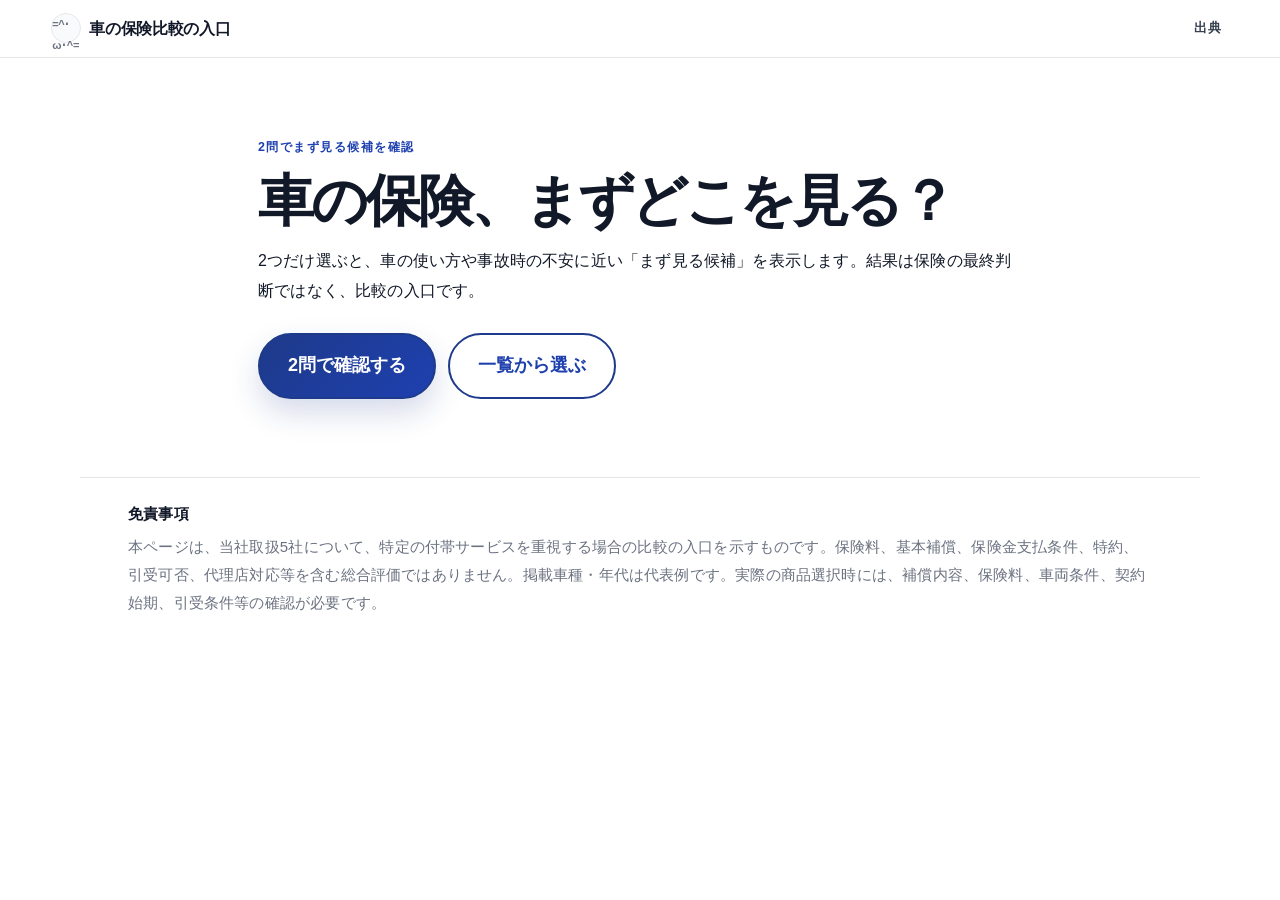
==== cases.html @ 93bcc805 "Use dedicated case diagnosis questions" ====
<!doctype html>
<html lang="ja">
<head>
  <meta charset="utf-8">
  <meta name="viewport" content="width=device-width, initial-scale=1">
  <title>車の保険、まずどこを見る？ | 車の保険比較の入口</title>
  <meta name="description" content="2つだけ選ぶと、車の使い方や事故時の不安に近い、まず見る候補を表示します。結果は比較の入口です。">
  <link rel="stylesheet" href="style.css">
</head>
<body class="page-cases">
  <header class="site-header">
    <a class="brand" href="index.html" aria-label="トップへ">
      <span class="cat-mark" aria-hidden="true">=^･ω･^=</span>
      <span>車の保険比較の入口</span>
    </a>
    <nav class="top-nav" aria-label="補足情報">
      <a href="sources.html">出典</a>
    </nav>
  </header>

  <main>
    <section id="caseEntry" class="screen active case-entry-screen" aria-labelledby="cases-title">
      <p class="eyebrow">2問でまず見る候補を確認</p>
      <h1 id="cases-title">車の保険、まずどこを見る？</h1>
      <p class="cases-lead">2つだけ選ぶと、車の使い方や事故時の不安に近い「まず見る候補」を表示します。結果は保険の最終判断ではなく、比較の入口です。</p>
      <div class="case-entry-actions">
        <button id="startCaseDiagnosis" class="primary-btn" type="button">2問で確認する</button>
        <button id="showCaseList" class="secondary-btn" type="button">一覧から選ぶ</button>
      </div>
    </section>

    <section id="question" class="screen question-screen" aria-labelledby="question-title">
      <div class="question-shell">
        <div class="progress-meta">
          <span id="questionCount">質問 1 / 2</span>
          <span id="answeredCount">未回答</span>
        </div>
        <div class="progress-track" aria-hidden="true"><div id="progressBar" class="progress-bar"></div></div>
        <article class="question-card">
          <p id="questionCategory" class="eyebrow">選択式・証券情報は不要です</p>
          <h1 id="question-title">質問</h1>
          <div id="choices" class="choices"></div>
          <div class="question-actions">
            <button id="backBtn" class="secondary-btn quiet" type="button">戻る</button>
            <button id="nextBtn" class="primary-btn" type="button">次へ</button>
          </div>
        </article>
      </div>
    </section>

    <section id="summary" class="screen result-screen diagnosis-summary-screen" aria-labelledby="summary-title">
      <p class="eyebrow">比較の入口</p>
      <h1 id="summary-title">診断結果</h1>
      <section aria-label="あなたのタイプ">
        <h2>あなたのタイプ</h2>
        <div id="topResult" class="top-result"></div>
      </section>
      <section class="diagnosis-result-section" aria-label="まず確認する3つ">
        <h2>まず確認する3つ</h2>
        <div id="scoreList" class="score-list"></div>
      </section>
      <p id="compareReason" class="callout"></p>
      <div id="detailBody" class="detail-grid"></div>
      <div class="diagnosis-result-actions">
        <button id="candidateBtn" class="primary-btn" type="button">この候補を見る</button>
        <button id="compareBtn" class="secondary-btn" type="button">他社と比べる</button>
        <button id="restartBtn" class="secondary-btn quiet" type="button">もう一度選ぶ</button>
      </div>
    </section>

    <section id="caseListScreen" class="screen result-screen" aria-labelledby="case-list-title">
      <p class="eyebrow">場面一覧</p>
      <h1 id="case-list-title">一覧から選ぶ</h1>
      <p class="cases-lead">近い使い方を選ぶと、まず比較する候補と、その理由が見られます。</p>
      <div id="caseCards" class="case-cards" aria-label="場面一覧"></div>
      <div id="caseDetailOverlay" class="case-detail-overlay" aria-hidden="true">
        <div class="case-detail-backdrop" data-close-case-detail></div>
        <section class="case-detail-sheet" role="dialog" aria-modal="true" aria-labelledby="case-detail-title">
          <div id="caseDetailBody"></div>
        </section>
      </div>
    </section>
  </main>

  <footer class="disclaimer">
    <strong>免責事項</strong>
    <p>本ページは、当社取扱5社について、特定の付帯サービスを重視する場合の比較の入口を示すものです。保険料、基本補償、保険金支払条件、特約、引受可否、代理店対応等を含む総合評価ではありません。掲載車種・年代は代表例です。実際の商品選択時には、補償内容、保険料、車両条件、契約始期、引受条件等の確認が必要です。</p>
  </footer>
  <script src="script.js"></script>
</body>
</html>
---- style.css ----
:root{
  --bg:#F8FAFC;
  --card:#FFFFFF;
  --text:#111827;
  --muted:#6B7280;
  --line:#E5E7EB;
  --accent:#1E3A8A;
  --accent-strong:#1E40AF;
  --danger:#B91C1C;
  --rose-50:#F8FAFC;
  --rose-100:#EFF6FF;
  --rose-200:#DBEAFE;
  --rose-500:#1E3A8A;
  --rose-600:#1E40AF;
  --plum-900:var(--text);
  --plum-700:#374151;
  --slate-500:var(--muted);
  --paper:var(--card);
  --paper-tint:#F8FAFC;
  --mint:#EEF2FF;
  --shadow-sm:0 6px 18px rgba(15,23,42,.06);
  --shadow-lg:0 16px 42px rgba(15,23,42,.08);
  --radius-lg:20px;
  --radius-md:16px;
  --content:1120px;
}
*{box-sizing:border-box}
html{scroll-behavior:auto}
body{
  margin:0;
  min-height:100vh;
  background:var(--bg);
  color:var(--plum-900);
  font-family:ui-sans-serif,-apple-system,BlinkMacSystemFont,"Hiragino Sans","Yu Gothic",Meiryo,sans-serif;
  font-size:18px;
  line-height:1.85;
  letter-spacing:.01em;
}
button,a{touch-action:manipulation}
button{font:inherit}
a{color:var(--rose-600);text-underline-offset:.18em}
a:hover{color:var(--plum-900)}
.site-header{
  position:sticky;top:0;z-index:10;
  display:flex;justify-content:space-between;gap:16px;align-items:center;
  padding:16px clamp(18px,4vw,56px);
  background:rgba(255,255,255,.78);
  backdrop-filter:blur(18px) saturate(145%);
  border-bottom:1px solid rgba(229,231,235,.86);
}
.brand{display:flex;gap:12px;align-items:center;color:var(--plum-900);text-decoration:none;font-weight:900;letter-spacing:-.02em}
.cat-mark{display:inline-grid;place-items:center;min-width:36px;height:36px;border-radius:999px;background:var(--rose-100);color:var(--rose-600);font-size:13px;border:1px solid var(--rose-200)}
.top-nav{display:flex;gap:8px;padding:4px;border:1px solid rgba(229,231,235,.82);border-radius:999px;background:rgba(255,255,255,.74)}
.top-nav button{border:0;background:transparent;color:var(--slate-500);padding:8px 14px;border-radius:999px;cursor:pointer;font-weight:800;font-size:.92rem}
.top-nav button:hover{background:var(--rose-50);color:var(--rose-600)}
.screen{display:none;max-width:var(--content);margin:0 auto;padding:78px clamp(18px,4vw,48px)}
.screen.active{display:block}
.hero{grid-template-columns:minmax(0,1.18fr) minmax(300px,.82fr);gap:42px;align-items:center;min-height:calc(100vh - 156px)}
.hero.active{display:grid}
.hero-copy{position:relative}.hero-copy:before{content:"";position:absolute;left:-22px;top:6px;width:6px;height:96px;border-radius:99px;background:linear-gradient(var(--rose-500),var(--rose-200));display:none}
.eyebrow{margin:0 0 10px;color:var(--rose-600);font-weight:900;letter-spacing:.12em;font-size:.78rem;text-transform:uppercase}
h1{font-size:clamp(2.15rem,5vw,4.35rem);line-height:1.13;margin:8px 0 28px;letter-spacing:-.055em;font-weight:950;text-wrap:balance}
h2{font-size:1.35rem;line-height:1.42;margin:0 0 10px;letter-spacing:-.025em}.hero-copy p{max-width:760px;color:var(--plum-700)}
.note,.disclaimer{font-size:.94rem;color:var(--slate-500)}
.primary-btn,.secondary-btn{border-radius:999px;padding:14px 28px;border:2px solid var(--rose-500);cursor:pointer;font-weight:900;transition:transform .18s ease,box-shadow .18s ease,background .18s ease,border-color .18s ease;min-height:56px}
.primary-btn{background:linear-gradient(135deg,var(--rose-500),var(--rose-600));color:#fff;box-shadow:0 14px 30px rgba(30,58,138,.18)}
.primary-btn:hover{transform:translateY(-2px);box-shadow:0 18px 38px rgba(30,58,138,.22)}
.primary-btn:disabled{opacity:.45;cursor:not-allowed;transform:none;box-shadow:none}.secondary-btn{background:rgba(255,255,255,.86);color:var(--rose-600)}.secondary-btn:hover{background:var(--rose-50);transform:translateY(-1px)}
.hero-card,.question-card,.top-result,.score-row,.detail-grid article,.action-cards article,.source-list,.case-detail-panel{background:rgba(255,255,255,.88);border:1px solid rgba(229,231,235,.9);border-radius:var(--radius-lg);box-shadow:var(--shadow-lg)}
.hero-card{padding:36px;position:relative;overflow:hidden}.hero-card:after{content:"";position:absolute;right:-42px;bottom:-42px;width:160px;height:160px;border-radius:999px;background:var(--mint);z-index:-1}.hero-card ul{margin:18px 0 0;padding:0;list-style:none;display:grid;gap:12px}.hero-card li{padding:12px 14px;border-radius:16px;background:var(--rose-50);font-weight:800;color:var(--plum-700)}
.line-cat{width:88px;height:56px;border:3px solid var(--rose-500);border-bottom:0;border-radius:50px 50px 0 0;position:relative;margin-bottom:22px}.line-cat:before,.line-cat:after{content:"";position:absolute;top:-12px;width:0;height:0;border-left:12px solid transparent;border-right:12px solid transparent;border-bottom:18px solid var(--rose-500)}.line-cat:before{left:10px}.line-cat:after{right:10px}
.question-shell{max-width:850px;margin:0 auto}.progress-meta{display:flex;justify-content:space-between;color:var(--slate-500);font-weight:800;font-size:.92rem}.progress-track{height:12px;background:var(--rose-100);border-radius:99px;overflow:hidden;margin:12px 0 24px;box-shadow:inset 0 1px 2px rgba(15,23,42,.08)}.progress-bar{height:100%;width:5%;background:linear-gradient(90deg,var(--rose-500),var(--rose-600));border-radius:99px;transition:width .22s ease}.question-card{padding:clamp(26px,5vw,48px)}
.choices{display:grid;gap:12px}.choice{display:flex;gap:14px;align-items:flex-start;width:100%;text-align:left;border:2px solid var(--rose-100);border-radius:22px;background:#fff;padding:17px 18px;cursor:pointer;color:var(--plum-700);box-shadow:0 4px 14px rgba(15,23,42,.04);transition:.18s ease}.choice:hover,.choice.selected{border-color:var(--rose-500);background:linear-gradient(180deg,#fff,var(--rose-50));transform:translateY(-1px)}.choice.selected{box-shadow:0 10px 28px rgba(30,58,138,.12)}.choice-key{display:inline-grid;place-items:center;min-width:34px;height:34px;border-radius:50%;background:var(--rose-100);color:var(--rose-600);font-weight:950;line-height:1}
.question-actions,.screen-actions{display:flex;gap:12px;justify-content:space-between;margin-top:26px;flex-wrap:wrap}.result-screen{max-width:1000px}.result-screen>p:not(.eyebrow){color:var(--plum-700);max-width:820px}.top-result{padding:34px;margin-bottom:22px;background:linear-gradient(135deg,#fff 0%,var(--rose-50) 100%);position:relative;overflow:hidden}.top-result:after{content:"Best match";position:absolute;right:28px;top:26px;color:rgba(30,58,138,.10);font-weight:950;font-size:clamp(2rem,8vw,5.5rem);letter-spacing:-.08em;line-height:1}.top-result h2{font-size:clamp(1.9rem,4vw,3rem);margin:8px 0 10px;position:relative;z-index:1}.top-result p{position:relative;z-index:1;max-width:720px;color:var(--plum-700)}
.score-list{display:grid;gap:14px}.score-row{padding:20px 22px;box-shadow:var(--shadow-sm)}.score-head{display:flex;justify-content:space-between;gap:14px;font-weight:900;line-height:1.5}.meter{height:11px;background:var(--rose-100);border-radius:99px;overflow:hidden;margin-top:12px}.meter span{display:block;height:100%;background:linear-gradient(90deg,var(--rose-500),var(--rose-600));border-radius:inherit}.badge{display:inline-block;background:#fff;color:var(--rose-600);border:1px solid var(--rose-200);padding:4px 12px;border-radius:999px;font-size:.85rem;font-weight:900}.callout{border:1px solid var(--rose-200);border-left:6px solid var(--rose-500);background:#fff;padding:18px 20px;border-radius:18px;box-shadow:var(--shadow-sm);color:var(--plum-700)}
.detail-grid,.action-cards{display:grid;grid-template-columns:repeat(2,minmax(0,1fr));gap:16px}.detail-grid article,.action-cards article{padding:26px;box-shadow:var(--shadow-sm)}.detail-grid article p,.action-cards article p{color:var(--plum-700);margin-bottom:0}.action-cards article:nth-child(1),.detail-grid article:nth-child(1){background:linear-gradient(180deg,#fff,var(--rose-50))}

.hero-actions{display:flex;gap:12px;flex-wrap:wrap;margin:28px 0 12px}
.subtle-link,.diagnosis-link{margin-top:18px;color:var(--slate-500);font-size:.94rem}.subtle-link button,.diagnosis-link button,.footer-link{border:0;background:transparent;color:var(--rose-600);text-decoration:underline;text-underline-offset:.18em;cursor:pointer;font-weight:800;padding:0}.subtle-link button:hover,.diagnosis-link button:hover,.footer-link:hover{color:var(--plum-900)}
.case-cards{display:grid;grid-template-columns:repeat(2,minmax(0,1fr));gap:16px;margin-top:28px}.case-detail-panel{padding:clamp(26px,5vw,42px);background:linear-gradient(180deg,#fff,var(--rose-50));box-shadow:var(--shadow-lg)}.case-detail-panel h1{font-size:clamp(2rem,4vw,3.25rem)}.case-detail-grid{display:grid;grid-template-columns:repeat(2,minmax(0,1fr));gap:16px;margin-top:24px}.case-detail-grid article{padding:20px;border-radius:20px;background:#fff;border:1px solid rgba(229,231,235,.9);box-shadow:var(--shadow-sm)}.case-detail-grid p{margin:0;color:var(--plum-700)}.quiet{border-color:var(--rose-200);box-shadow:none}

.source-list{padding:18px;list-style:none;display:grid;gap:10px}.source-list li{margin:0}.source-list a{display:flex;align-items:center;gap:10px;padding:14px 16px;border-radius:16px;background:#fff;text-decoration:none;font-weight:800;color:var(--plum-700);border:1px solid rgba(229,231,235,.78)}.source-list a:before{content:"↗";display:inline-grid;place-items:center;width:26px;height:26px;border-radius:999px;background:var(--rose-100);color:var(--rose-600);font-size:.85rem}.source-list a:hover{border-color:var(--rose-500);transform:translateY(-1px);box-shadow:var(--shadow-sm)}
.disclaimer{max-width:var(--content);margin:0 auto 36px;padding:22px clamp(18px,4vw,48px);border-top:1px solid var(--line)}.disclaimer strong{color:var(--plum-900)}.disclaimer p{margin:.35rem 0 0}
@media(min-width:900px){.hero-copy:before{display:block}}
@media(max-width:760px){body{font-size:16px;line-height:1.78}.site-header{align-items:center}.brand span:last-child{font-size:.95rem}.top-nav{display:none}.screen{padding-top:48px}.hero{min-height:auto}.hero.active,.detail-grid,.action-cards,.case-cards,.case-detail-grid{display:block}.hero-card,.detail-grid article,.action-cards article,.case-detail-grid article{margin-top:16px}h1{font-size:clamp(2rem,11vw,3rem)}.primary-btn,.secondary-btn{width:100%}.question-actions{flex-direction:column-reverse}.screen-actions{display:grid}.score-head{display:block}.top-result:after{display:none}.source-list{padding:12px}.source-list a{padding:13px}}
@media(prefers-reduced-motion:reduce){*,*::before,*::after{scroll-behavior:auto!important;transition:none!important}}

.case-group{margin-top:30px}
.case-group h2{padding-bottom:8px;border-bottom:1px solid var(--line)}
.faq-panel{margin-top:34px;padding:26px;background:#fff;border:1px solid var(--line);border-radius:var(--radius-lg);box-shadow:var(--shadow-sm)}
.faq-panel details{border-top:1px solid var(--line);padding:14px 0}.faq-panel details:first-of-type{border-top:0}.faq-panel summary{cursor:pointer;font-weight:900;color:var(--plum-900)}
.case-detail-panel section{margin-top:26px;padding-top:22px;border-top:1px solid var(--line)}
.case-detail-panel ul{margin:10px 0 0;padding-left:1.3em}.case-detail-panel li{margin:.25rem 0;color:var(--plum-700)}
.comparison-table{display:grid;border:1px solid var(--line);border-radius:20px;overflow:hidden;background:#fff;box-shadow:var(--shadow-sm)}
.comparison-row{display:grid;grid-template-columns:1fr 1.35fr 2fr;border-top:1px solid var(--line)}
.comparison-row:first-child{border-top:0}.comparison-row>div{padding:14px 16px;border-left:1px solid var(--line);color:var(--plum-700)}.comparison-row>div:first-child{border-left:0;font-weight:900;color:var(--plum-900)}
.comparison-head{background:var(--rose-50);font-weight:900}.comparison-head>div{color:var(--plum-900)}
.detail-sources{padding:0;background:transparent;border:0;box-shadow:none}.detail-sources li{padding:14px;border:1px solid var(--line);border-radius:16px;background:#fff}.detail-sources p{margin:.35rem 0 0;color:var(--plum-700);font-size:.95rem}.source-list p{margin:.25rem 0 0;color:var(--plum-700);font-size:.94rem}
@media(max-width:760px){.comparison-table{display:block;border:0;background:transparent;box-shadow:none}.comparison-head{display:none}.comparison-row{display:block;margin-top:14px;border:1px solid var(--line);border-radius:18px;background:#fff;overflow:hidden}.comparison-row>div{display:block;border-left:0;border-top:1px solid var(--line);padding:12px 14px}.comparison-row>div:first-child{border-top:0;background:var(--rose-50)}.comparison-row>div::before{content:attr(data-label);display:block;font-size:.78rem;font-weight:900;color:var(--rose-600);margin-bottom:4px}.comparison-row>div:first-child::before{display:none}}
/* Progressive reading hierarchy */
.case-group{margin-top:42px;padding-top:8px}
.case-group-heading{margin-bottom:18px;max-width:780px}
.case-group-heading h2{font-size:clamp(1.7rem,3vw,2.25rem);margin:10px 0 6px;border:0;padding:0}
.case-group-heading p{margin:0;color:var(--plum-700)}
.badge-direct{background:var(--rose-50);color:var(--rose-600);border-color:var(--rose-200)}
.badge-branch{background:#f6f7f9;color:var(--plum-700);border-color:#e5e7eb}
.case-detail-panel{background:#fff}
.case-detail-panel h1{max-width:900px;margin-bottom:24px}
.conclusion-box{margin-top:18px!important;padding:clamp(22px,4vw,34px)!important;border:1px solid var(--rose-200)!important;border-left:8px solid var(--rose-500)!important;border-radius:24px;background:linear-gradient(180deg,#fff,var(--rose-50));box-shadow:var(--shadow-sm)}
.conclusion-box h2{font-size:clamp(1.7rem,3vw,2.45rem);color:var(--rose-600);margin:0 0 12px;line-height:1.35}
.conclusion-text{font-size:1.08rem;font-weight:800;color:var(--plum-900);margin:0 0 16px}
.reason-line{display:grid;grid-template-columns:5.2em 1fr;gap:8px;margin-top:12px;color:var(--plum-700)}
.reason-line strong{color:var(--plum-900)}
.reason-line.muted{padding-top:12px;border-top:1px solid rgba(229,231,235,.92);color:var(--slate-500)}
.case-detail-panel section:not(.conclusion-box){margin-top:34px;padding-top:26px}
.case-detail-panel section h2{font-size:clamp(1.35rem,2.5vw,1.85rem);margin-bottom:14px}
.case-detail-panel li{margin:.45rem 0;padding-left:.15rem;line-height:1.78}
.accordion-stack{display:grid;gap:14px;margin-top:34px}
.accordion-stack details{border:1px solid #e5e7eb;border-radius:20px;background:#fff;box-shadow:var(--shadow-sm);overflow:hidden}
.accordion-stack summary{cursor:pointer;list-style:none;padding:18px 22px;font-weight:950;color:var(--plum-900);min-height:60px;display:flex;align-items:center;justify-content:space-between;gap:16px}
.accordion-stack summary::-webkit-details-marker{display:none}
.accordion-stack summary:after{content:"＋";display:inline-grid;place-items:center;min-width:34px;height:34px;border-radius:999px;background:#f6f7f9;color:var(--plum-700);font-weight:950}
.accordion-stack details[open] summary{border-bottom:1px solid #e5e7eb}
.accordion-stack details[open] summary:after{content:"−";background:var(--rose-50);color:var(--rose-600)}
.accordion-stack details>*:not(summary){margin:18px 22px 22px}
.comparison-cards{display:grid;grid-template-columns:repeat(2,minmax(0,1fr));gap:16px}
.company-compare-card{border:1px solid #e5e7eb;border-radius:18px;padding:20px;background:#fff;box-shadow:var(--shadow-sm)}
.company-compare-card h3{font-size:1.2rem;margin:0 0 12px;color:var(--plum-900)}
.company-compare-card p{margin:12px 0 0;color:var(--plum-700);line-height:1.78}
.company-compare-card strong{display:block;color:var(--plum-900);font-weight:950;margin-bottom:2px}
.comparison-head{background:#f6f7f9}
.comparison-row>div::before{color:var(--plum-700)}
.detail-sources a:before,.source-list a:before{background:#f6f7f9;color:var(--plum-700)}
.detail-disclaimer,.source-note{margin-top:28px;padding-top:18px;border-top:1px solid #e5e7eb;color:var(--slate-500);font-size:.92rem;line-height:1.75}
.faq-panel{background:rgba(255,255,255,.8)}

@media(max-width:760px){
  .case-group{margin-top:34px}
  .reason-line{display:block}.reason-line strong{display:block;margin-bottom:2px}
  .accordion-stack summary{padding:16px;min-height:58px}
  .accordion-stack details>*:not(summary){margin:16px}
  .comparison-cards{display:block}
  .company-compare-card{margin-top:14px;padding:18px}
  .comparison-row>div:first-child{background:#f6f7f9}
  .comparison-row>div::before{color:var(--plum-700)}
}

/* Reader-first top page */
.top-nav{border:0;background:transparent;padding:0;gap:6px;align-items:center}
.top-nav button{font-size:.84rem;padding:6px 8px;font-weight:800;color:var(--plum-700)}
.nav-separator{color:var(--slate-500);font-size:.86rem}
.hero{display:block;max-width:880px;min-height:auto;padding-top:clamp(58px,9vw,112px);padding-bottom:clamp(58px,9vw,112px)}
.hero.active{display:block}
.hero-copy{max-width:800px;margin:0 auto}.hero-copy:before{display:none!important}
.hero-copy h1{font-size:clamp(3rem,9vw,6.8rem);line-height:1.04;margin-bottom:34px;letter-spacing:-.075em}
.hero-text{max-width:680px}.hero-text p{margin:0 0 1.2rem;color:var(--plum-700);font-size:clamp(.98rem,2vw,1.08rem);line-height:2.05}
.single-action{justify-content:center;margin:42px 0 28px}.single-action .primary-btn{font-size:1.02rem;padding-inline:34px}
.hero-copy .note{max-width:680px;margin:0 auto;text-align:center;line-height:1.8}
@media(max-width:760px){.site-header{gap:10px;padding:12px 14px;align-items:flex-start}.brand{gap:8px;line-height:1.35;flex:1}.cat-mark{display:none}.brand span:last-child{font-size:.9rem}.top-nav{display:flex;white-space:nowrap;margin-top:0}.top-nav button{font-size:.78rem;padding:4px}.hero{padding-top:42px}.hero-copy h1{font-size:clamp(2.75rem,14vw,4.3rem)}.hero-text p{line-height:1.95}.single-action .primary-btn{width:100%}}

/* Cover-first top page refinement */
.hero{
  max-width:none;
  padding:0;
}
.first-view{
  min-height:calc(100svh - 70px);
  display:grid;
  align-content:center;
  justify-items:center;
  gap:clamp(38px,7vh,72px);
  padding:clamp(28px,5vw,56px) clamp(18px,4vw,48px);
  text-align:center;
}
.first-view h1{
  margin:0;
  font-size:clamp(4rem,12vw,8.6rem);
  line-height:.98;
  letter-spacing:-.085em;
}
.hero-reading{
  max-width:760px;
  margin:0 auto;
  padding:clamp(56px,9vw,104px) clamp(18px,4vw,48px) clamp(72px,10vw,120px);
}
.hero-reading .hero-text{
  max-width:none;
}
.hero-reading .note{
  margin:34px 0 0;
  text-align:left;
}
@media(max-width:760px){
  .first-view{
    min-height:calc(100svh - 62px);
    align-items:center;
    padding:26px 18px 34px;
  }
  .first-view h1{
    font-size:clamp(3.45rem,16vw,5.3rem);
    line-height:1.02;
  }
  .single-action{
    margin:0 auto;
  }
  .single-action .primary-btn{
    width:auto;
    max-width:100%;
    padding-inline:24px;
  }
  .hero-reading{
    padding-top:54px;
  }
}

/* Compact case list */
.case-cards{display:block}
.case-group{margin-top:24px;padding-top:0}
.case-group-heading{margin-bottom:6px;max-width:none}
.case-group-heading h2{font-size:.96rem;line-height:1.45;margin:0;padding:0;border:0;color:var(--plum-700);font-weight:800;letter-spacing:-.005em}
.case-group-heading p{font-size:.82rem;line-height:1.55;color:var(--slate-500)}
.case-card-grid{display:grid;grid-template-columns:1fr;gap:0;border-top:1px solid #edf0f3;background:#fff}
.case-card{display:grid;grid-template-columns:minmax(0,1fr) auto;align-items:center;gap:12px;min-height:72px;padding:10px 6px 10px 0;border:0;border-bottom:1px solid #edf0f3;border-radius:0;background:transparent;box-shadow:none;color:var(--plum-900);transition:background .08s ease,color .08s ease,box-shadow .08s ease}
.case-card.is-direct,.case-card.is-branch{border-top:0}
.case-card:hover,.case-card:focus-visible{transform:none;box-shadow:none;border-color:#edf0f3;background:var(--rose-50);outline:0}
.case-card:focus-visible{box-shadow:inset 3px 0 0 var(--rose-500)}
.case-card-text{min-width:0}
.case-card h3{font-size:.98rem;line-height:1.35;margin:0 0 2px;color:var(--plum-900);letter-spacing:-.01em;overflow:hidden;text-overflow:ellipsis;white-space:nowrap}
.case-card p{margin:0;color:var(--plum-700);font-size:.84rem;line-height:1.45;display:-webkit-box;-webkit-line-clamp:1;-webkit-box-orient:vertical;overflow:hidden}
.case-card-arrow{color:var(--slate-500);font-size:1.45rem;line-height:1;font-weight:400;padding:0 2px}

@media(max-width:760px){
  .case-group{margin-top:20px}
  .case-group-heading{margin-bottom:5px}
  .case-group-heading h2{font-size:.9rem;line-height:1.45;font-weight:800}
  .case-group-heading p{font-size:.78rem;line-height:1.45}
  .case-card-grid{display:block}
  .case-card-grid .case-card,.case-card{margin-top:0;min-height:64px;padding:8px 4px 8px 0}
  .case-card h3{font-size:.94rem;line-height:1.3}
  .case-card p{font-size:.8rem;line-height:1.4}
}

/* Lighter top intro */
.hero-reading-compact{
  padding-top:clamp(34px,6vw,64px);
  padding-bottom:clamp(48px,8vw,88px);
}
.hero-reading-compact .hero-text p{
  margin-bottom:.9rem;
}
.hero-reading-compact .note{
  margin-top:22px;
  font-size:.88rem;
  line-height:1.75;
}
.background-reading{
  margin-top:34px;
  padding:24px 26px;
  border:1px solid rgba(229,231,235,.9);
  border-radius:var(--radius-md);
  background:rgba(255,255,255,.74);
  box-shadow:var(--shadow-sm);
  color:var(--plum-700);
  font-size:.95rem;
  line-height:1.9;
}
.background-reading h2{
  color:var(--plum-900);
  font-size:1.12rem;
  margin-bottom:14px;
}
.background-reading p{
  margin:.75rem 0 0;
}
@media(max-width:760px){
  .hero-reading-compact{padding-top:34px}
  .hero-reading-compact .hero-text p{line-height:1.85}
  .background-reading{padding:20px;font-size:.9rem}
}

/* Title-only top page */
.first-view{
  min-height:calc(100svh - 69px);
  gap:clamp(28px,5vh,56px);
}
.single-action{
  align-items:center;
  justify-content:center;
  margin:0;
}
.hero-sub-btn{
  box-shadow:0 8px 22px rgba(15,23,42,.06);
}
@media(max-width:760px){
  .first-view{
    min-height:calc(100svh - 57px);
    gap:24px;
    padding:22px 18px 28px;
  }
  .first-view h1{
    font-size:clamp(3rem,15vw,4.8rem);
  }
  .single-action{
    display:grid;
    gap:10px;
    width:min(100%,330px);
  }
  .single-action .primary-btn,
  .single-action .secondary-btn{
    width:100%;
    min-height:52px;
    padding:12px 18px;
  }
}

/* Lightweight company chips on the top page */
.current-companies{
  display:grid;
  justify-items:center;
  gap:10px;
  max-width:760px;
}
.current-companies-title{
  margin:0;
  color:var(--plum-700);
  font-size:.9rem;
  font-weight:900;
  letter-spacing:.02em;
}
.company-chips{
  display:flex;
  flex-wrap:wrap;
  justify-content:center;
  gap:8px;
  margin:0;
  padding:0;
  list-style:none;
}
.company-chips li{
  display:inline-flex;
  align-items:center;
  min-height:28px;
  padding:4px 10px;
  border:1px solid rgba(229,231,235,.92);
  border-radius:999px;
  background:rgba(255,255,255,.72);
  color:var(--plum-700);
  font-size:clamp(.72rem,1.8vw,.82rem);
  font-weight:800;
  line-height:1.35;
  box-shadow:0 4px 12px rgba(15,23,42,.04);
}
@media(max-width:760px){
  .current-companies{gap:8px}
  .current-companies-title{font-size:.84rem}
  .company-chips{gap:6px}
  .company-chips li{min-height:26px;padding:3px 8px;font-size:.7rem}
}

/* Page-based case detail navigation */
.inline-detail-kicker{
  margin:14px 0 6px;
  color:var(--rose-600);
  font-size:.88rem;
  font-weight:950;
  letter-spacing:.04em;
}
.case-card.is-return-target{
  background:var(--rose-50);
  box-shadow:inset 4px 0 0 var(--rose-500);
}
.case-detail-nav{
  display:flex;
  justify-content:space-between;
  align-items:center;
  gap:12px;
  flex-wrap:wrap;
}
.case-detail-nav-top{
  margin-bottom:24px;
}
.case-detail-nav-bottom{
  margin-top:30px;
  padding-top:22px;
  border-top:1px solid #e5e7eb;
}
.case-step-actions{
  display:flex;
  gap:10px;
  flex-wrap:wrap;
}
.case-step-actions .secondary-btn:disabled{
  opacity:.45;
  cursor:not-allowed;
  transform:none;
}
@media(max-width:760px){
  .case-detail-nav,
  .case-step-actions{
    display:grid;
    width:100%;
  }
}

/* Page-state case list transition and stable mobile title */
.hero-title{
  display:grid;
  justify-items:center;
  width:min(100%, 9.6em);
  max-width:9.6em;
  overflow-wrap:normal;
  word-break:keep-all;
  text-wrap:balance;
}
.hero-title span{
  display:block;
  white-space:nowrap;
}
.hero-title-gap{
  margin-top:.48em;
}
@media(max-width:760px){
  body{overflow-x:hidden}
  .first-view{
    gap:clamp(18px,4vh,28px);
    padding-inline:clamp(14px,4.8vw,22px);
  }
  .first-view h1,
  .hero-title{
    font-size:clamp(2.28rem,11.7vw,3.58rem);
    line-height:1.12;
    letter-spacing:-.045em;
    width:min(100%, 9.8em);
    max-width:9.8em;
  }
}
@media(max-width:380px){
  .first-view{
    min-height:calc(100svh - 57px);
    gap:16px;
  }
  .first-view h1,
  .hero-title{
    font-size:clamp(2.06rem,11vw,2.62rem);
    line-height:1.14;
    letter-spacing:-.035em;
  }
  .company-chips li{
    font-size:.66rem;
    padding-inline:7px;
  }
}

/* Multipage navigation */
.top-nav a{border:0;background:transparent;color:var(--plum-700);padding:6px 8px;border-radius:999px;cursor:pointer;font-weight:800;font-size:.84rem;text-decoration:none}
.top-nav a:hover{background:var(--rose-50);color:var(--rose-600)}
a.primary-btn,a.secondary-btn{display:inline-flex;align-items:center;justify-content:center;text-decoration:none}
.page-cases .result-screen,.page-case-detail .result-screen,.page-background .result-screen,.page-sources .result-screen{padding-top:clamp(46px,7vw,78px)}
.page-cases #cases-title{font-size:clamp(2.1rem,5vw,4.2rem)}

/* Same-page case detail overlay and readable case cards */
.page-cases{
  background:#fff;
}
.page-cases .site-header{
  padding-block:10px;
  background:rgba(255,255,255,.94);
  border-bottom:1px solid #e5e7eb;
}
.page-cases .brand{
  gap:8px;
  font-size:.98rem;
}
.page-cases .cat-mark{
  width:30px;
  min-width:30px;
  height:30px;
  background:#f8fafc;
  border-color:#e5e7eb;
  color:var(--slate-500);
  font-size:11px;
}
.page-cases .result-screen{
  padding-top:clamp(34px,6vw,58px);
}
.page-cases #cases-title{
  font-size:clamp(2rem,5vw,3.5rem);
  margin-bottom:14px;
}
.cases-lead{
  margin-top:0;
  font-size:1rem;
}
.case-entry-screen,
.case-diagnosis-screen,
.case-diagnosis-result-screen{
  max-width:860px;
}
.case-entry-actions{
  display:flex;
  gap:12px;
  flex-wrap:wrap;
  margin-top:28px;
}
.case-diagnosis-shell,
.diagnosis-result-card{
  background:#fff;
  border:1px solid #e5e7eb;
  border-radius:var(--radius-lg);
  box-shadow:var(--shadow-sm);
  padding:clamp(22px,4vw,36px);
}
.diagnosis-question{
  margin-top:26px;
  padding-top:22px;
  border-top:1px solid #e5e7eb;
}
.diagnosis-question h2,
.diagnosis-result-section h2{
  font-size:clamp(1.12rem,3.8vw,1.45rem);
}
.diagnosis-note{
  margin:0 0 12px;
  color:var(--slate-500);
  font-size:.92rem;
}
.diagnosis-options{
  display:grid;
  gap:10px;
}
.diagnosis-option{
  width:100%;
  min-height:54px;
  padding:13px 15px;
  border:2px solid #e5e7eb;
  border-radius:16px;
  background:#fff;
  color:var(--plum-900);
  text-align:left;
  font-weight:850;
  cursor:pointer;
  line-height:1.55;
}
.diagnosis-option:hover,
.diagnosis-option:focus-visible,
.diagnosis-option.selected{
  border-color:var(--rose-500);
  background:var(--rose-50);
  outline:0;
}
.diagnosis-option.selected:before{
  content:"✓";
  display:inline-grid;
  place-items:center;
  width:24px;
  height:24px;
  margin-right:8px;
  border-radius:999px;
  background:var(--rose-500);
  color:#fff;
  font-size:.82rem;
}
.diagnosis-submit-actions{
  justify-content:space-between;
}
.diagnosis-result-card h1{
  margin-bottom:22px;
}
.diagnosis-result-section{
  margin-top:18px;
  padding:18px;
  border:1px solid #e5e7eb;
  border-radius:18px;
  background:#f8fafc;
}
.diagnosis-result-section p{
  margin:0;
  color:var(--plum-900);
  font-weight:900;
}
.diagnosis-result-section ul{
  margin:8px 0 0;
  padding-left:1.25em;
}
.diagnosis-summary-screen #detailBody:empty{
  display:none;
}
.diagnosis-summary-screen .score-list{
  display:block;
}
.diagnosis-result-actions{
  display:grid;
  grid-template-columns:repeat(3,minmax(0,1fr));
  gap:10px;
  margin-top:22px;
}
.case-card-grid{
  border-top:1px solid #e5e7eb;
}
.case-card{
  min-height:84px;
  padding:14px 10px 14px 0;
  cursor:pointer;
  background:#fff;
}
.case-card h3{
  white-space:normal;
  display:-webkit-box;
  -webkit-line-clamp:2;
  -webkit-box-orient:vertical;
  overflow:hidden;
  font-size:1rem;
  line-height:1.42;
  margin-bottom:4px;
}
.case-card-candidate{
  margin:0 0 2px!important;
  color:var(--plum-900)!important;
  font-weight:900;
  font-size:.86rem!important;
  line-height:1.35!important;
  display:block!important;
  overflow:visible!important;
}
.case-card-point{
  margin:0!important;
  color:var(--slate-500)!important;
  font-size:.84rem!important;
  line-height:1.45!important;
  display:-webkit-box!important;
  -webkit-line-clamp:2!important;
  -webkit-box-orient:vertical!important;
  overflow:hidden!important;
}
.case-card-action{
  align-self:center;
  min-width:28px;
  min-height:32px;
  display:inline-flex;
  justify-content:center;
  align-items:center;
  border:0;
  border-radius:0;
  padding:0;
  color:var(--slate-500);
  font-size:1.8rem;
  font-weight:900;
  white-space:nowrap;
  background:transparent;
}
.case-card:hover .case-card-action,
.case-card:focus-visible .case-card-action{
  color:var(--rose-600);
}
.case-detail-overlay[aria-hidden="true"]{
  display:none;
}
.case-detail-overlay[aria-hidden="false"]{
  position:fixed;
  inset:0;
  z-index:30;
  display:block;
  background:#fff;
  overflow:auto;
}
.case-detail-backdrop{
  display:none;
}
.case-detail-sheet{
  width:100%;
  min-height:100svh;
  max-height:none;
  margin:0;
  overflow:visible;
  background:#fff;
  border:0;
  border-radius:0;
  box-shadow:none;
}
.detail-open{
  overflow:hidden;
}
.detail-open .case-detail-panel{
  border:0;
  border-radius:0;
  box-shadow:none;
  padding:clamp(18px,4vw,34px);
}
.detail-open .case-detail-nav-top{
  position:sticky;
  top:0;
  z-index:2;
  margin:calc(clamp(18px,4vw,34px) * -1) calc(clamp(18px,4vw,34px) * -1) 18px;
  padding:10px clamp(18px,4vw,34px);
  background:rgba(255,255,255,.96);
  border-bottom:1px solid #e5e7eb;
}
.detail-open .case-detail-nav-top .secondary-btn{
  width:auto;
  min-height:44px;
  padding:8px 14px;
}
.detail-open .inline-detail-kicker,
.detail-open .case-detail-panel > .badge,
.detail-open .reason-line.muted,
.detail-open .case-detail-panel section:nth-of-type(2){
  display:none;
}
.detail-open .conclusion-box{
  border-left-width:4px!important;
  border-radius:18px;
  background:#fff;
  box-shadow:none;
}
@media(max-width:760px){
  .page-cases .site-header{padding:8px 14px;align-items:center}
  .page-cases .brand span:last-child{font-size:.88rem;white-space:nowrap;overflow:hidden;text-overflow:ellipsis}
  .page-cases .top-nav{display:flex;border:0;padding:0;background:transparent}
  .page-cases .top-nav a{font-size:.78rem;padding:4px 0}
  .case-entry-actions,
  .diagnosis-result-actions{display:grid;grid-template-columns:1fr}
  .case-entry-screen,
  .case-diagnosis-screen,
  .case-diagnosis-result-screen{padding-top:34px}
  .case-entry-screen h1,
  .case-diagnosis-screen h1,
  .case-diagnosis-result-screen h1{font-size:clamp(2rem,10vw,3rem)}
  .diagnosis-option{min-height:52px;padding:12px 13px;border-radius:14px}
  .case-card-grid .case-card,.case-card{min-height:86px;padding:12px 0;grid-template-columns:minmax(0,1fr) auto;gap:10px}
  .case-card h3{font-size:.96rem;line-height:1.38}
  .case-card-action{font-size:1.6rem;padding-inline:0}
  .case-detail-sheet{max-height:none;border-radius:0}
  .comparison-cards{grid-template-columns:1fr}
  .reason-line{display:block}
  .detail-open .case-detail-panel h1{font-size:1.55rem;line-height:1.28;margin-bottom:14px}
  .detail-open .conclusion-box h2{font-size:1.35rem}
}
@media(max-width:380px){
  .case-card{grid-template-columns:minmax(0,1fr) auto}
  .case-card-action{justify-self:end;min-height:28px}
}

/* Trust-focused top page palette and first view */
.page-home{
  background:
    linear-gradient(180deg,#fff 0%,var(--bg) 34%,var(--bg) 100%);
}
.page-home .site-header{
  background:rgba(255,255,255,.9);
  border-bottom:1px solid var(--line);
  box-shadow:0 1px 0 rgba(17,24,39,.02);
}
.page-home .cat-mark{
  background:#F1F5F9;
  border-color:var(--line);
  color:var(--accent);
}
.page-home .first-view{
  min-height:calc(100svh - 69px);
  align-content:center;
  gap:clamp(18px,4vh,30px);
  padding:clamp(28px,5vw,56px) clamp(18px,4vw,48px);
  background:
    linear-gradient(180deg,rgba(255,255,255,.88),rgba(255,255,255,.66));
}
.page-home .hero-title{
  width:min(100%,10.5em);
  max-width:10.5em;
  color:var(--text);
  font-size:clamp(3.2rem,9vw,7.2rem);
  line-height:1.04;
  letter-spacing:-.06em;
}
.hero-subtitle{
  margin:0;
  color:var(--muted);
  font-size:clamp(1rem,2.4vw,1.28rem);
  font-weight:800;
  line-height:1.7;
  letter-spacing:-.01em;
}
.hero-subtitle span{
  display:block;
}
.page-home .current-companies{
  width:min(100%,760px);
  padding:16px clamp(14px,3vw,22px);
  border:1px solid var(--line);
  border-radius:18px;
  background:rgba(255,255,255,.86);
  box-shadow:var(--shadow-sm);
}
.page-home .current-companies-title{
  color:var(--muted);
  font-size:.84rem;
  letter-spacing:.08em;
}
.page-home .company-chips{
  gap:8px;
}
.page-home .company-chips li{
  min-height:32px;
  padding:5px 12px;
  border:1px solid var(--line);
  background:#fff;
  color:#374151;
  box-shadow:none;
}
.page-home .primary-btn{
  border-color:var(--accent-strong);
  background:linear-gradient(135deg,var(--accent),var(--accent-strong));
  box-shadow:0 10px 24px rgba(30,58,138,.18);
}
.page-home .primary-btn:hover{
  box-shadow:0 14px 30px rgba(30,58,138,.22);
}
.page-home .secondary-btn{
  border-color:var(--line);
  color:var(--accent);
  background:#fff;
}
.page-home .secondary-btn:hover{
  border-color:#BFDBFE;
  background:#EFF6FF;
  color:var(--accent-strong);
}
.page-home .disclaimer{
  border-top:1px solid var(--line);
}
@media(max-width:760px){
  .page-home .first-view{
    min-height:calc(100svh - 57px);
    gap:clamp(14px,2.8vh,20px);
    padding:18px 16px 22px;
  }
  .page-home .hero-title{
    width:min(100%,10.2em);
    max-width:10.2em;
    font-size:clamp(2.34rem,11.6vw,3.72rem);
    line-height:1.12;
    letter-spacing:-.04em;
  }
  .hero-subtitle{
    font-size:clamp(.92rem,4vw,1.04rem);
    line-height:1.58;
  }
  .page-home .current-companies{
    padding:12px 10px;
    border-radius:16px;
  }
  .page-home .company-chips{
    gap:6px;
  }
  .page-home .company-chips li{
    min-height:28px;
    padding:3px 9px;
    font-size:.7rem;
  }
  .page-home .single-action{
    width:min(100%,340px);
  }
}
@media(max-width:380px){
  .page-home .hero-title{
    font-size:clamp(2.02rem,10.8vw,2.58rem);
  }
  .hero-subtitle{
    font-size:.88rem;
  }
}

/* Evidence-backed case detail cards */
.evidence-claims{display:grid;gap:16px;margin-top:18px}
.evidence-card{border:1px solid #e5e7eb;border-left:6px solid var(--rose-500);border-radius:18px;background:#fff;padding:18px;box-shadow:var(--shadow-sm)}
.evidence-card-head{display:flex;gap:10px;align-items:center;justify-content:space-between;margin-bottom:10px}
.evidence-group,.risk-label{display:inline-flex;align-items:center;border-radius:999px;padding:4px 10px;font-size:.78rem;font-weight:950;background:#f6f7f9;color:var(--plum-700)}
.risk-label{background:var(--rose-50);color:var(--rose-600);text-transform:uppercase;letter-spacing:.04em}
.evidence-card h3{font-size:1.05rem;line-height:1.65;margin:0;color:var(--plum-900)}
.evidence-reason{margin:12px 0 0;color:var(--plum-700);line-height:1.75}.evidence-reason strong{display:block;color:var(--plum-900);font-weight:950}
.evidence-source-list{display:grid;gap:10px;margin-top:14px}.evidence-source-item{border:1px solid #edf0f3;border-radius:14px;background:#fafafa;padding:12px}
.evidence-source-item a{font-weight:950;color:var(--plum-900);text-decoration:underline;text-underline-offset:.18em}.evidence-source-item dl{display:grid;grid-template-columns:repeat(3,minmax(0,1fr));gap:8px;margin:10px 0 0}.evidence-source-item dl div{min-width:0}.evidence-source-item dt{font-size:.76rem;font-weight:950;color:var(--slate-500)}.evidence-source-item dd{margin:2px 0 0;color:var(--plum-700);font-size:.9rem;line-height:1.5;overflow-wrap:anywhere}
@media(max-width:760px){.evidence-card{padding:16px}.evidence-card-head{display:block}.risk-label{margin-top:8px}.evidence-source-item dl{grid-template-columns:1fr}}
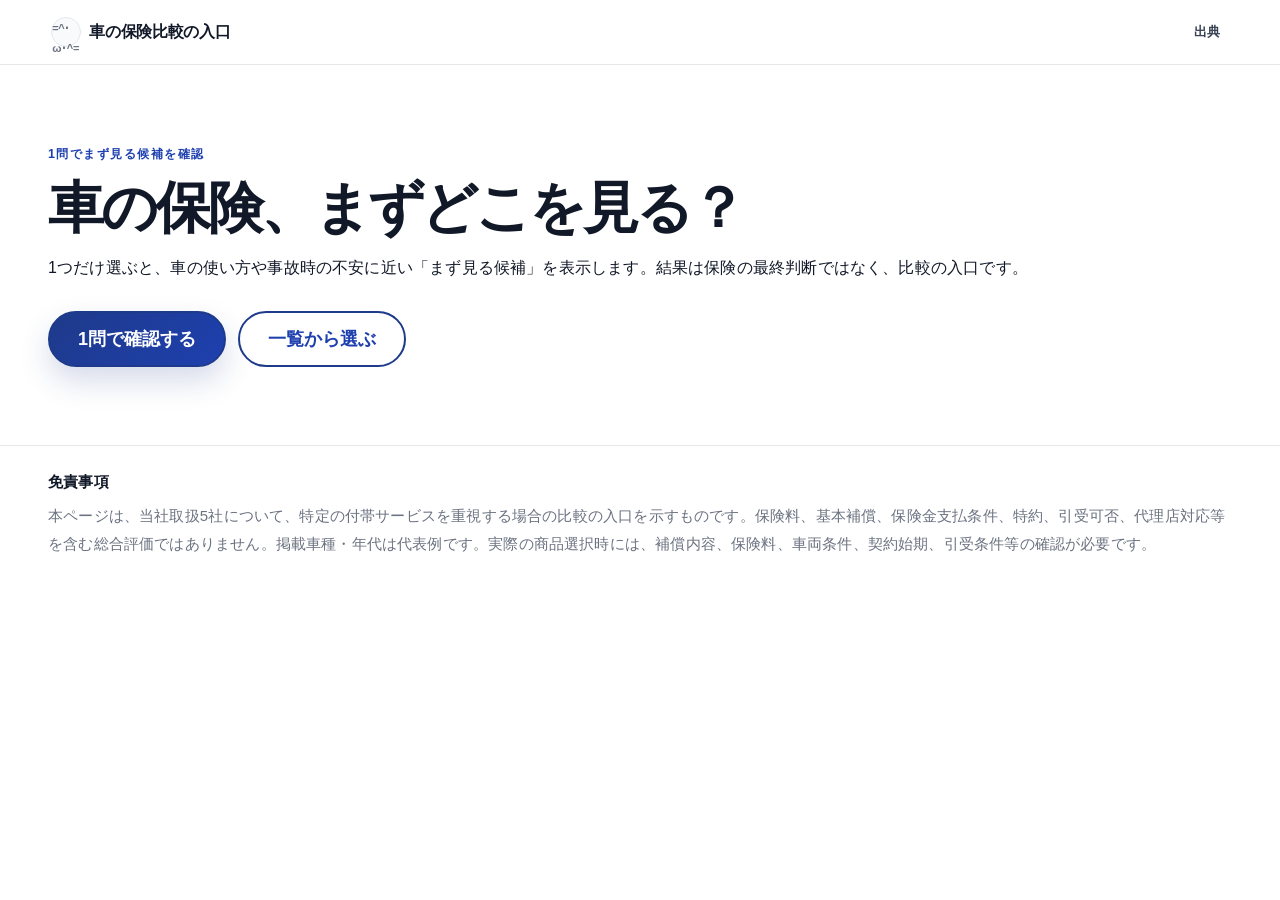
==== commit 9a26e01a: "Simplify cases diagnosis result path" ====
--- a/cases.html
+++ b/cases.html
@@ -4,7 +4,7 @@
   <meta charset="utf-8">
   <meta name="viewport" content="width=device-width, initial-scale=1">
   <title>車の保険、まずどこを見る？ | 車の保険比較の入口</title>
-  <meta name="description" content="2つだけ選ぶと、車の使い方や事故時の不安に近い、まず見る候補を表示します。結果は比較の入口です。">
+  <meta name="description" content="1つ選ぶと、車の使い方や事故時の不安に近い、まず見る候補を表示します。結果は比較の入口です。">
   <link rel="stylesheet" href="style.css">
 </head>
 <body class="page-cases">
@@ -20,11 +20,11 @@
 
   <main>
     <section id="caseEntry" class="screen active case-entry-screen" aria-labelledby="cases-title">
-      <p class="eyebrow">2問でまず見る候補を確認</p>
+      <p class="eyebrow">1問でまず見る候補を確認</p>
       <h1 id="cases-title">車の保険、まずどこを見る？</h1>
-      <p class="cases-lead">2つだけ選ぶと、車の使い方や事故時の不安に近い「まず見る候補」を表示します。結果は保険の最終判断ではなく、比較の入口です。</p>
+      <p class="cases-lead">1つだけ選ぶと、車の使い方や事故時の不安に近い「まず見る候補」を表示します。結果は保険の最終判断ではなく、比較の入口です。</p>
       <div class="case-entry-actions">
-        <button id="startCaseDiagnosis" class="primary-btn" type="button">2問で確認する</button>
+        <button id="startCaseDiagnosis" class="primary-btn" type="button">1問で確認する</button>
         <button id="showCaseList" class="secondary-btn" type="button">一覧から選ぶ</button>
       </div>
     </section>
@@ -50,22 +50,30 @@
 
     <section id="summary" class="screen result-screen diagnosis-summary-screen" aria-labelledby="summary-title">
       <p class="eyebrow">比較の入口</p>
-      <h1 id="summary-title">診断結果</h1>
-      <section aria-label="あなたのタイプ">
-        <h2>あなたのタイプ</h2>
+      <h1 id="summary-title">あなたは、まずこれを見る</h1>
+      <div id="candidateResult" class="candidate-result"></div>
+      <section aria-label="あなたの車はこれに近いです">
+        <h2>あなたの車はこれに近いです</h2>
         <div id="topResult" class="top-result"></div>
       </section>
-      <section class="diagnosis-result-section" aria-label="まず確認する3つ">
-        <h2>まず確認する3つ</h2>
+      <section class="diagnosis-result-section" aria-label="理由は3つだけ">
+        <h2>理由は3つだけ</h2>
         <div id="scoreList" class="score-list"></div>
       </section>
-      <p id="compareReason" class="callout"></p>
+      <section class="diagnosis-caution" aria-label="ただし注意">
+        <h2>ただし注意</h2>
+        <ul>
+          <li>保険料や基本補償だけで決まるものではありません</li>
+          <li>条件によっては他社が合う場合があります</li>
+          <li>最終判断は契約条件の確認が必要です</li>
+        </ul>
+      </section>
+      <p id="compareReason" class="callout" hidden></p>
       <div id="detailBody" class="detail-grid"></div>
       <div class="diagnosis-result-actions">
-        <button id="candidateBtn" class="primary-btn" type="button">この候補を見る</button>
-        <button id="compareBtn" class="secondary-btn" type="button">他社と比べる</button>
-        <button id="restartBtn" class="secondary-btn quiet" type="button">もう一度選ぶ</button>
+        <button id="candidateBtn" class="primary-btn" type="button">詳しい理由を見る</button>
       </div>
+      <button id="restartBtn" class="text-link restart-link" type="button">選び直す</button>
     </section>
 
     <section id="caseListScreen" class="screen result-screen" aria-labelledby="case-list-title">
--- a/style.css
+++ b/style.css
@@ -26,6 +26,11 @@
 }
 *{box-sizing:border-box}
 html{scroll-behavior:auto}
+html.home-root,
+html.home-root body{
+  height:100%;
+  overflow:hidden;
+}
 body{
   margin:0;
   min-height:100vh;
@@ -35,6 +40,13 @@
   font-size:18px;
   line-height:1.85;
   letter-spacing:.01em;
+}
+body.page-home{
+  height:100svh;
+  min-height:0;
+  overflow:hidden;
+  display:grid;
+  grid-template-rows:auto minmax(0,1fr) auto;
 }
 button,a{touch-action:manipulation}
 button{font:inherit}
@@ -163,8 +175,12 @@
   max-width:none;
   padding:0;
 }
+body.page-home main,
+body.page-home .hero{
+  min-height:0 !important;
+  overflow:hidden;
+}
 .first-view{
-  min-height:calc(100svh - 70px);
   display:grid;
   align-content:center;
   justify-items:center;
@@ -172,6 +188,11 @@
   padding:clamp(28px,5vw,56px) clamp(18px,4vw,48px);
   text-align:center;
 }
+body.page-home .first-view{
+  height:100%;
+  min-height:0 !important;
+  overflow:hidden;
+}
 .first-view h1{
   margin:0;
   font-size:clamp(4rem,12vw,8.6rem);
@@ -192,7 +213,6 @@
 }
 @media(max-width:760px){
   .first-view{
-    min-height:calc(100svh - 62px);
     align-items:center;
     padding:26px 18px 34px;
   }
@@ -280,8 +300,28 @@
 
 /* Title-only top page */
 .first-view{
-  min-height:calc(100svh - 69px);
   gap:clamp(28px,5vh,56px);
+}
+body.page-home main{
+  display:block;
+  min-width:0;
+}
+body.page-home .hero.active{
+  height:100%;
+}
+body.page-home .first-view{
+  padding:clamp(8px,2svh,24px) clamp(14px,4vw,40px);
+  gap:clamp(8px,1.8svh,18px);
+  align-content:center;
+}
+body.page-home .disclaimer{
+  margin:0;
+  padding:6px 14px calc(6px + env(safe-area-inset-bottom));
+  font-size:.68rem;
+  line-height:1.25;
+}
+body.page-home .disclaimer p{
+  display:none;
 }
 .single-action{
   align-items:center;
@@ -293,7 +333,6 @@
 }
 @media(max-width:760px){
   .first-view{
-    min-height:calc(100svh - 57px);
     gap:24px;
     padding:22px 18px 28px;
   }
@@ -420,7 +459,6 @@
   margin-top:.48em;
 }
 @media(max-width:760px){
-  body{overflow-x:hidden}
   .first-view{
     gap:clamp(18px,4vh,28px);
     padding-inline:clamp(14px,4.8vw,22px);
@@ -436,7 +474,6 @@
 }
 @media(max-width:380px){
   .first-view{
-    min-height:calc(100svh - 57px);
     gap:16px;
   }
   .first-view h1,
@@ -756,7 +793,6 @@
   color:var(--accent);
 }
 .page-home .first-view{
-  min-height:calc(100svh - 69px);
   align-content:center;
   gap:clamp(18px,4vh,30px);
   padding:clamp(28px,5vw,56px) clamp(18px,4vw,48px);
@@ -829,7 +865,6 @@
 }
 @media(max-width:760px){
   .page-home .first-view{
-    min-height:calc(100svh - 57px);
     gap:clamp(14px,2.8vh,20px);
     padding:18px 16px 22px;
   }
@@ -880,3 +915,329 @@
 .evidence-source-list{display:grid;gap:10px;margin-top:14px}.evidence-source-item{border:1px solid #edf0f3;border-radius:14px;background:#fafafa;padding:12px}
 .evidence-source-item a{font-weight:950;color:var(--plum-900);text-decoration:underline;text-underline-offset:.18em}.evidence-source-item dl{display:grid;grid-template-columns:repeat(3,minmax(0,1fr));gap:8px;margin:10px 0 0}.evidence-source-item dl div{min-width:0}.evidence-source-item dt{font-size:.76rem;font-weight:950;color:var(--slate-500)}.evidence-source-item dd{margin:2px 0 0;color:var(--plum-700);font-size:.9rem;line-height:1.5;overflow-wrap:anywhere}
 @media(max-width:760px){.evidence-card{padding:16px}.evidence-card-head{display:block}.risk-label{margin-top:8px}.evidence-source-item dl{grid-template-columns:1fr}}
+
+/* Responsive safeguards: keep content inside the viewport without masking overflow. */
+.site-header,
+.screen,
+.disclaimer,
+.first-view,
+.case-detail-panel{
+  max-width:100%;
+}
+img,svg,canvas,video,iframe{
+  max-width:100%;
+}
+.primary-btn,
+.secondary-btn,
+.choice,
+.diagnosis-option,
+.case-card,
+.top-nav a{
+  min-height:44px;
+}
+.primary-btn,
+.secondary-btn{
+  white-space:normal;
+  text-align:center;
+  line-height:1.35;
+}
+.hero-title,
+.hero-title span,
+.hero-subtitle span,
+.brand span:last-child,
+.case-card h3,
+.case-card-candidate,
+.case-card-point,
+.source-list a{
+  overflow-wrap:anywhere;
+}
+.company-chips{
+  max-width:100%;
+  overflow:visible;
+}
+.company-chips li{
+  white-space:normal;
+  text-align:center;
+}
+
+@media(max-width:760px){
+  .hero-title span{white-space:normal;}
+  .diagnosis-result-actions{grid-template-columns:1fr;gap:12px;}
+  .diagnosis-result-actions .primary-btn,
+  .diagnosis-result-actions .secondary-btn,
+  .question-actions .primary-btn,
+  .question-actions .secondary-btn,
+  .case-detail-nav .secondary-btn,
+  .case-step-actions .secondary-btn{
+    width:100%;
+    min-height:48px;
+    padding:12px 16px;
+  }
+  .detail-open .case-detail-nav-top .secondary-btn{
+    min-height:48px;
+    padding:10px 16px;
+  }
+  .source-list a{align-items:flex-start;}
+}
+@media(max-width:380px){
+  .page-home .current-companies{padding-inline:8px;}
+  .page-home .company-chips li{font-size:.68rem;padding-inline:8px;}
+}
+.brand,
+.top-nav a{
+  min-height:44px;
+  min-width:44px;
+  display:inline-flex;
+  align-items:center;
+}
+.top-nav a{
+  justify-content:center;
+}
+@media(max-width:760px){
+  .page-cases .top-nav a,
+  .top-nav a{
+    padding:8px 10px;
+  }
+}
+
+/* Final top-page first-view layout */
+.page-home .first-view{
+  height:100%;
+  min-height:0;
+  overflow:hidden;
+  padding:clamp(8px, 2svh, 24px) clamp(14px, 4vw, 40px);
+  display:grid;
+  align-content:center;
+  justify-items:center;
+  gap:clamp(8px, 1.8svh, 18px);
+}
+.page-home .home-hero-stack{
+  width:min(100%, 760px);
+  margin-inline:auto;
+  display:grid;
+  justify-items:center;
+  text-align:center;
+  gap:clamp(14px, 2.6vh, 22px);
+}
+.page-home .hero-title{
+  width:min(100%, 10.5em);
+  max-width:10.5em;
+  font-size:clamp(3rem, 6.2vw, 5.4rem);
+  line-height:1.08;
+  letter-spacing:-.035em;
+  margin-inline:auto;
+}
+.page-home .hero-title span{
+  white-space:nowrap;
+  overflow-wrap:normal;
+}
+.page-home .hero-subtitle{
+  max-width:520px;
+  margin-inline:auto;
+  font-size:clamp(.95rem, 1.6vw, 1.08rem);
+  line-height:1.7;
+}
+.page-home .current-companies{
+  width:min(100%, 620px);
+  padding:12px 14px;
+  margin-inline:auto;
+}
+.page-home .single-action{
+  width:min(100%, 360px);
+  display:grid;
+  gap:8px;
+  justify-items:stretch;
+  margin-inline:auto;
+}
+.page-home .single-action .primary-btn{
+  width:100%;
+  min-height:52px;
+}
+.page-home .hero-sub-link{
+  color:var(--muted);
+  font-size:.86rem;
+  font-weight:800;
+  line-height:1.5;
+  text-decoration:underline;
+  text-underline-offset:.22em;
+}
+.page-home .hero-sub-link:hover{
+  color:var(--accent-strong);
+}
+@media(max-width:760px){
+  .page-home .first-view{
+    min-height:0;
+    padding:clamp(8px, 2svh, 24px) clamp(14px, 4vw, 40px);
+    display:grid;
+  }
+  .page-home .home-hero-stack{
+    width:min(100%, 760px);
+    margin-inline:auto;
+    gap:clamp(14px, 2.6vh, 22px);
+  }
+  .page-home .hero-title{
+    width:min(100%, 10.5em);
+    max-width:10.5em;
+    font-size:clamp(1.78rem, 8.9vw, 2.35rem);
+    line-height:1.16;
+    letter-spacing:-.025em;
+  }
+  .page-home .hero-subtitle{
+    max-width:21em;
+    font-size:.9rem;
+    line-height:1.65;
+  }
+  .page-home .current-companies{
+    width:min(100%, 340px);
+    padding:10px 8px;
+    border-radius:14px;
+  }
+  .page-home .company-chips{
+    justify-content:center;
+    gap:6px;
+  }
+  .page-home .company-chips li{
+    min-height:26px;
+    padding:3px 8px;
+    font-size:.68rem;
+  }
+}
+@media(max-width:380px){
+  .page-home .hero-title{
+    font-size:clamp(1.72rem, 8.6vw, 2.05rem);
+  }
+}
+
+/* One-path diagnosis result screen */
+.diagnosis-summary-screen.result-screen{
+  max-width:760px;
+}
+.diagnosis-summary-screen .top-result{
+  padding:22px;
+  margin-bottom:14px;
+}
+.diagnosis-summary-screen .top-result h2{
+  font-size:clamp(1.45rem,4vw,2.35rem);
+  margin:6px 0 0;
+}
+.diagnosis-summary-screen .diagnosis-result-section{
+  margin-top:12px;
+  padding:16px 18px;
+}
+.diagnosis-caution{
+  margin-top:14px;
+  padding:14px 16px;
+  border:1px solid #e5e7eb;
+  border-radius:16px;
+  background:#fff;
+  color:var(--slate-500);
+}
+.diagnosis-caution h2{
+  margin:0 0 6px;
+  color:var(--plum-900);
+  font-size:1rem;
+}
+.diagnosis-caution ul{
+  margin:0;
+  padding-left:1.2em;
+  font-size:.9rem;
+  line-height:1.65;
+}
+.diagnosis-result-actions{
+  grid-template-columns:1fr;
+}
+.text-link{
+  display:block;
+  width:max-content;
+  margin:14px auto 0;
+  border:0;
+  background:transparent;
+  color:var(--slate-500);
+  text-decoration:underline;
+  text-underline-offset:.18em;
+  font:inherit;
+  font-size:.88rem;
+  cursor:pointer;
+}
+.text-link:hover,
+.text-link:focus-visible{
+  color:var(--rose-600);
+}
+@media(max-width:760px){
+  .diagnosis-summary-screen.result-screen{
+    padding-top:18px;
+  }
+  .diagnosis-summary-screen > .eyebrow{
+    margin-bottom:4px;
+  }
+  .diagnosis-summary-screen #summary-title{
+    font-size:clamp(1.55rem,8vw,2.1rem);
+    margin-bottom:12px;
+  }
+  .diagnosis-summary-screen section h2,
+  .diagnosis-result-section h2{
+    font-size:1rem;
+    margin-bottom:6px;
+  }
+  .diagnosis-summary-screen .top-result{
+    padding:14px 16px;
+    margin-bottom:10px;
+  }
+  .diagnosis-summary-screen .top-result h2{
+    font-size:1.22rem;
+    line-height:1.35;
+  }
+  .diagnosis-summary-screen .badge{
+    font-size:.78rem;
+    padding:3px 10px;
+  }
+  .diagnosis-summary-screen .diagnosis-result-section{
+    margin-top:10px;
+    padding:12px 14px;
+  }
+  .diagnosis-summary-screen .diagnosis-result-section ul{
+    margin-top:4px;
+    line-height:1.55;
+  }
+  .diagnosis-caution{
+    margin-top:10px;
+    padding:10px 12px;
+  }
+  .diagnosis-caution ul{
+    font-size:.78rem;
+    line-height:1.45;
+  }
+  .diagnosis-result-actions{
+    margin-top:14px;
+  }
+  .text-link{
+    margin-top:10px;
+    font-size:.8rem;
+  }
+}
+.candidate-result{
+  margin:0 0 16px;
+  padding:18px 20px;
+  border-radius:18px;
+  background:linear-gradient(135deg,var(--rose-500),var(--rose-600));
+  color:#fff;
+  box-shadow:var(--shadow-sm);
+}
+.candidate-result p{
+  margin:0;
+  font-size:clamp(1.35rem,4vw,2.15rem);
+  line-height:1.35;
+  font-weight:950;
+}
+.diagnosis-summary-screen .top-result:after{
+  display:none;
+}
+@media(max-width:760px){
+  .candidate-result{
+    margin-bottom:10px;
+    padding:12px 14px;
+  }
+  .candidate-result p{
+    font-size:1.2rem;
+  }
+}
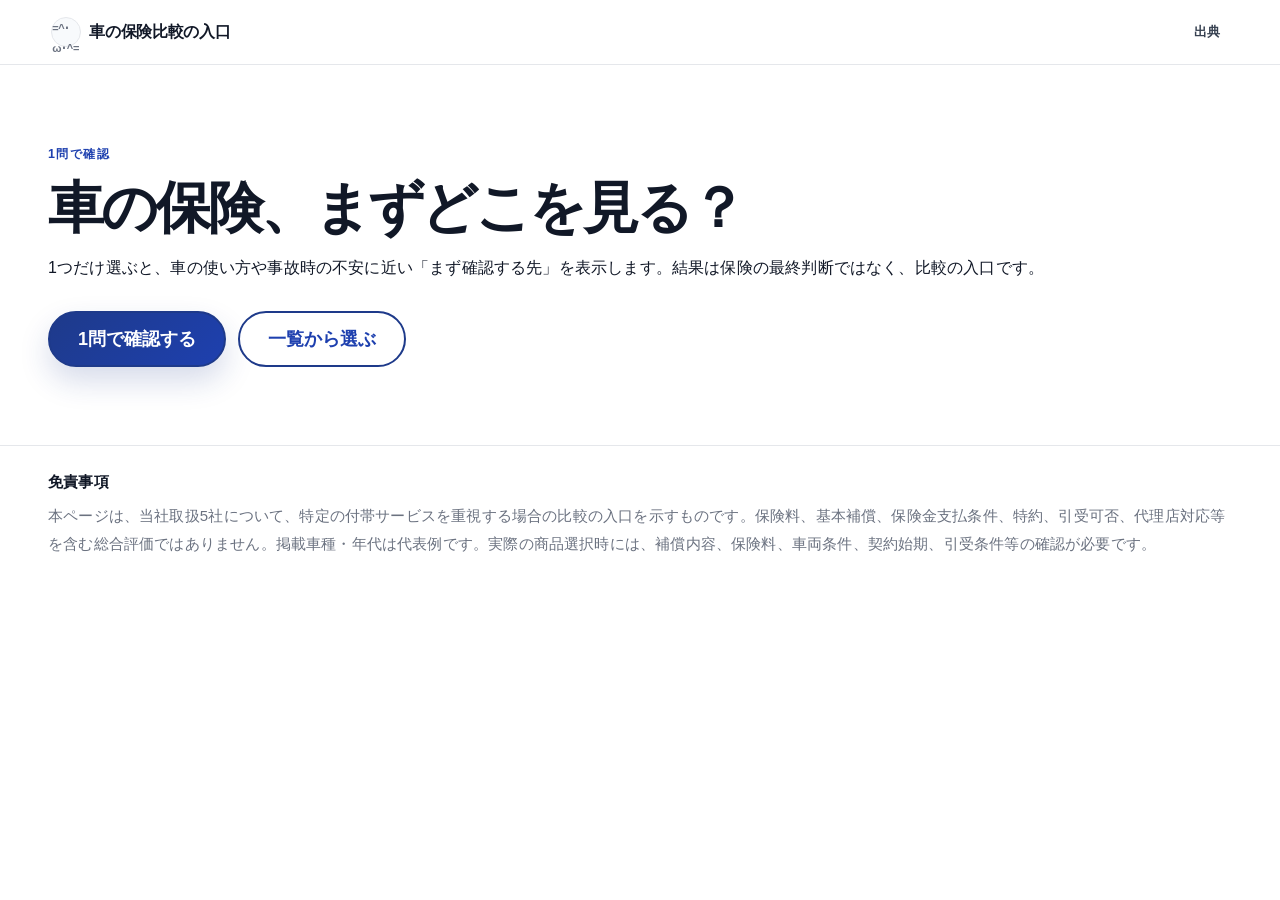
==== commit 09f2ee24: "Improve post-survey result wording" ====
--- a/cases.html
+++ b/cases.html
@@ -4,7 +4,7 @@
   <meta charset="utf-8">
   <meta name="viewport" content="width=device-width, initial-scale=1">
   <title>車の保険、まずどこを見る？ | 車の保険比較の入口</title>
-  <meta name="description" content="1つ選ぶと、車の使い方や事故時の不安に近い、まず見る候補を表示します。結果は比較の入口です。">
+  <meta name="description" content="1つ選ぶと、車の使い方や事故時の不安に近い、まず確認する先を表示します。結果は比較の入口です。">
   <link rel="stylesheet" href="style.css">
 </head>
 <body class="page-cases">
@@ -20,9 +20,9 @@
 
   <main>
     <section id="caseEntry" class="screen active case-entry-screen" aria-labelledby="cases-title">
-      <p class="eyebrow">1問でまず見る候補を確認</p>
+      <p class="eyebrow">1問で確認</p>
       <h1 id="cases-title">車の保険、まずどこを見る？</h1>
-      <p class="cases-lead">1つだけ選ぶと、車の使い方や事故時の不安に近い「まず見る候補」を表示します。結果は保険の最終判断ではなく、比較の入口です。</p>
+      <p class="cases-lead">1つだけ選ぶと、車の使い方や事故時の不安に近い「まず確認する先」を表示します。結果は保険の最終判断ではなく、比較の入口です。</p>
       <div class="case-entry-actions">
         <button id="startCaseDiagnosis" class="primary-btn" type="button">1問で確認する</button>
         <button id="showCaseList" class="secondary-btn" type="button">一覧から選ぶ</button>
@@ -51,14 +51,30 @@
     <section id="summary" class="screen result-screen diagnosis-summary-screen" aria-labelledby="summary-title">
       <p class="eyebrow">比較の入口</p>
       <h1 id="summary-title">あなたは、まずこれを見る</h1>
-      <div id="candidateResult" class="candidate-result"></div>
-      <section aria-label="あなたの車はこれに近いです">
-        <h2>あなたの車はこれに近いです</h2>
+      <section class="result-conclusion-card" aria-label="まず確認する先">
+        <p class="result-conclusion-label">まず確認する先</p>
+        <h2 id="conclusionCandidate">候補</h2>
+        <p id="conclusionDescription">診断結果に応じた短い説明を表示します。</p>
+      </section>
+      <section aria-label="選んだ内容に近い使い方">
+        <h2>選んだ内容に近い使い方</h2>
         <div id="topResult" class="top-result"></div>
       </section>
-      <section class="diagnosis-result-section" aria-label="理由は3つだけ">
-        <h2>理由は3つだけ</h2>
+      <section class="diagnosis-result-section" aria-label="理由はこの3つ">
+        <h2>理由はこの3つ</h2>
         <div id="scoreList" class="score-list"></div>
+      </section>
+      <section class="competitor-comparison" aria-label="他社との違いを一瞬で見る">
+        <div class="section-heading-row">
+          <h2>他社との違いを一瞬で見る</h2>
+          <p id="comparisonGuide">回答に近い列を青で表示しています。</p>
+        </div>
+        <div id="comparisonTable" class="comparison-table-wrap"></div>
+        <p class="comparison-note">※会社の優劣ではなく、場面ごとの見やすさです。</p>
+      </section>
+      <section class="other-fit-section" aria-label="他社も合う場合">
+        <h2>他社が合う場合</h2>
+        <div id="otherFitList" class="other-fit-list"></div>
       </section>
       <section class="diagnosis-caution" aria-label="ただし注意">
         <h2>ただし注意</h2>
@@ -71,7 +87,7 @@
       <p id="compareReason" class="callout" hidden></p>
       <div id="detailBody" class="detail-grid"></div>
       <div class="diagnosis-result-actions">
-        <button id="candidateBtn" class="primary-btn" type="button">詳しい理由を見る</button>
+        <button id="candidateBtn" class="primary-btn" type="button">この候補の根拠を見る</button>
       </div>
       <button id="restartBtn" class="text-link restart-link" type="button">選び直す</button>
     </section>
@@ -94,6 +110,7 @@
     <strong>免責事項</strong>
     <p>本ページは、当社取扱5社について、特定の付帯サービスを重視する場合の比較の入口を示すものです。保険料、基本補償、保険金支払条件、特約、引受可否、代理店対応等を含む総合評価ではありません。掲載車種・年代は代表例です。実際の商品選択時には、補償内容、保険料、車両条件、契約始期、引受条件等の確認が必要です。</p>
   </footer>
+  <!-- trigger cases redeploy -->
   <script src="script.js"></script>
 </body>
 </html>
--- a/style.css
+++ b/style.css
@@ -1215,29 +1215,685 @@
     font-size:.8rem;
   }
 }
-.candidate-result{
-  margin:0 0 16px;
-  padding:18px 20px;
-  border-radius:18px;
-  background:linear-gradient(135deg,var(--rose-500),var(--rose-600));
-  color:#fff;
-  box-shadow:var(--shadow-sm);
-}
-.candidate-result p{
-  margin:0;
-  font-size:clamp(1.35rem,4vw,2.15rem);
-  line-height:1.35;
-  font-weight:950;
-}
 .diagnosis-summary-screen .top-result:after{
   display:none;
 }
+
+/* Cases diagnosis result information architecture */
+.result-conclusion-card{
+  margin:22px 0 18px;
+  padding:clamp(20px,4vw,30px);
+  border:1px solid #bfdbfe;
+  border-radius:24px;
+  background:linear-gradient(135deg,#eff6ff 0%,#fff 72%);
+  box-shadow:0 16px 36px rgba(37,99,235,.10);
+}
+.result-conclusion-label{
+  display:inline-flex;
+  margin:0 0 10px;
+  padding:5px 10px;
+  border-radius:999px;
+  background:#2563eb;
+  color:#fff;
+  font-size:.78rem;
+  font-weight:900;
+  letter-spacing:.06em;
+}
+.result-conclusion-card h2{
+  margin:0 0 10px;
+  color:#0f172a;
+  font-size:clamp(1.55rem,5vw,2.2rem);
+  line-height:1.25;
+}
+.result-conclusion-card p:last-child{
+  margin:0;
+  color:#334155;
+  font-size:clamp(1rem,3vw,1.12rem);
+  line-height:1.75;
+  font-weight:800;
+}
+.reason-card-list{
+  display:grid;
+  gap:10px;
+  margin-top:12px;
+}
+.reason-row-card{
+  display:flex;
+  align-items:flex-start;
+  gap:10px;
+  padding:13px 14px;
+  border:1px solid #dbeafe;
+  border-radius:16px;
+  background:#fff;
+}
+.reason-row-card span{
+  display:inline-grid;
+  place-items:center;
+  flex:0 0 24px;
+  width:24px;
+  height:24px;
+  border-radius:999px;
+  background:#2563eb;
+  color:#fff;
+  font-size:.8rem;
+  font-weight:900;
+}
+.reason-row-card p{
+  margin:0;
+  color:#0f172a;
+  font-size:1rem;
+  line-height:1.55;
+  font-weight:850;
+}
+.competitor-comparison,
+.other-fit-section{
+  margin-top:18px;
+  padding:clamp(16px,3vw,22px);
+  border:1px solid #e5e7eb;
+  border-radius:20px;
+  background:#fff;
+}
+.section-heading-row{
+  display:flex;
+  align-items:flex-end;
+  justify-content:space-between;
+  gap:14px;
+  margin-bottom:12px;
+}
+.section-heading-row h2,
+.other-fit-section h2{
+  margin:0;
+  font-size:clamp(1.12rem,3.8vw,1.45rem);
+}
+.section-heading-row p{
+  margin:0;
+  color:#64748b;
+  font-size:.88rem;
+  font-weight:700;
+}
+.comparison-table-wrap{
+  overflow-x:visible;
+}
+.result-comparison-table{
+  width:100%;
+  border-collapse:separate;
+  border-spacing:0;
+  table-layout:fixed;
+  overflow:hidden;
+  border:1px solid #e5e7eb;
+  border-radius:16px;
+  font-size:clamp(.82rem,2.5vw,.98rem);
+}
+.result-comparison-table th,
+.result-comparison-table td{
+  padding:10px 6px;
+  border-right:1px solid #e5e7eb;
+  border-bottom:1px solid #e5e7eb;
+  text-align:center;
+  vertical-align:middle;
+}
+.result-comparison-table th:last-child,
+.result-comparison-table td:last-child{border-right:0}
+.result-comparison-table tbody tr:last-child th,
+.result-comparison-table tbody tr:last-child td{border-bottom:0}
+.result-comparison-table thead th{
+  background:#f8fafc;
+  color:#0f172a;
+  font-weight:900;
+}
+.result-comparison-table tbody th{
+  background:#fff;
+  color:#334155;
+  font-weight:900;
+  text-align:left;
+}
+.result-comparison-table td{
+  color:#1d4ed8;
+  font-size:1.08rem;
+  font-weight:950;
+}
+.result-comparison-table .is-highlighted{
+  background:#dbeafe;
+}
+.comparison-note{
+  margin:10px 0 0;
+  color:#64748b;
+  font-size:.88rem;
+  line-height:1.6;
+}
+.other-fit-list ul{
+  display:grid;
+  gap:10px;
+  margin:12px 0 0;
+  padding:0;
+  list-style:none;
+}
+.other-fit-list li{
+  padding:12px 14px;
+  border-left:4px solid #2563eb;
+  border-radius:14px;
+  background:#f8fafc;
+  color:#0f172a;
+  font-weight:800;
+  line-height:1.55;
+}
 @media(max-width:760px){
-  .candidate-result{
+  .section-heading-row{display:block}
+  .section-heading-row p{margin-top:6px}
+  .result-comparison-table{font-size:.76rem}
+  .result-comparison-table th,
+  .result-comparison-table td{padding:8px 4px}
+  .result-comparison-table tbody th{font-size:.72rem}
+  .result-comparison-table td{font-size:.98rem}
+}
+@media(max-width:380px){
+  .competitor-comparison{padding:12px 10px}
+  .result-comparison-table{font-size:.7rem}
+  .result-comparison-table th,
+  .result-comparison-table td{padding:7px 3px}
+  .result-comparison-table tbody th{font-size:.68rem}
+  .result-comparison-table td{font-size:.92rem}
+}
+
+/* Final mobile readability pass for the public diagnosis result screen */
+@media(max-width:480px){
+  .page-cases .diagnosis-summary-screen.result-screen{
+    padding:16px clamp(14px,4vw,18px) 40px;
+  }
+  .page-cases .diagnosis-summary-screen #summary-title{
+    font-size:clamp(1.55rem,7.2vw,2rem);
+    line-height:1.28;
+    letter-spacing:-.035em;
+  }
+  .result-conclusion-card{
+    margin:16px 0 14px;
+    padding:18px 16px;
+    border-radius:20px;
+  }
+  .result-conclusion-label{
+    margin-bottom:8px;
+    font-size:.72rem;
+  }
+  .result-conclusion-card h2{
+    font-size:clamp(1.32rem,6.2vw,1.7rem);
+    line-height:1.34;
+  }
+  .result-conclusion-card p:last-child{
+    font-size:.94rem;
+    line-height:1.65;
+  }
+  .diagnosis-summary-screen .top-result{
+    padding:13px 14px;
+  }
+  .reason-card-list{
+    gap:8px;
+  }
+  .reason-row-card{
+    gap:9px;
+    padding:11px 12px;
+    border-radius:14px;
+  }
+  .reason-row-card span{
+    flex-basis:22px;
+    width:22px;
+    height:22px;
+    font-size:.74rem;
+  }
+  .reason-row-card p{
+    font-size:.94rem;
+    line-height:1.48;
+  }
+  .competitor-comparison,
+  .other-fit-section{
+    margin-top:14px;
+    padding:14px 12px;
+    border-radius:18px;
+  }
+  .section-heading-row h2,
+  .other-fit-section h2{
+    font-size:1.04rem;
+    line-height:1.45;
+  }
+  .section-heading-row p,
+  .comparison-note{
+    font-size:.76rem;
+    line-height:1.55;
+  }
+  .comparison-table-wrap{
+    overflow-x:hidden;
+  }
+  .result-comparison-table{
+    table-layout:fixed;
+    font-size:.72rem;
+    line-height:1.28;
+  }
+  .result-comparison-table th,
+  .result-comparison-table td{
+    padding:8px 3px;
+    word-break:keep-all;
+    overflow-wrap:normal;
+  }
+  .result-comparison-table thead th:first-child,
+  .result-comparison-table tbody th{
+    width:24%;
+  }
+  .result-comparison-table thead th:not(:first-child),
+  .result-comparison-table td{
+    width:15.2%;
+  }
+  .result-comparison-table thead th{
+    font-size:.66rem;
+    line-height:1.25;
+  }
+  .result-comparison-table tbody th{
+    font-size:.7rem;
+    line-height:1.32;
+  }
+  .result-comparison-table td{
+    font-size:.98rem;
+    line-height:1;
+  }
+  .other-fit-list ul{
+    gap:8px;
+  }
+  .other-fit-list li{
+    padding:10px 11px;
+    border-left-width:3px;
+    border-radius:12px;
+    font-size:.88rem;
+    line-height:1.5;
+  }
+  .diagnosis-caution{
+    border-radius:14px;
+  }
+  .diagnosis-result-actions .primary-btn{
+    min-height:52px;
+    padding:12px 18px;
+    white-space:normal;
+    line-height:1.35;
+  }
+}
+@media(max-width:380px){
+  .result-conclusion-card{
+    padding:16px 14px;
+  }
+  .competitor-comparison,
+  .other-fit-section{
+    padding:12px 10px;
+  }
+  .result-comparison-table{
+    font-size:.68rem;
+  }
+  .result-comparison-table th,
+  .result-comparison-table td{
+    padding:7px 2px;
+  }
+  .result-comparison-table thead th{
+    font-size:.61rem;
+  }
+  .result-comparison-table tbody th{
+    font-size:.66rem;
+  }
+  .result-comparison-table td{
+    font-size:.9rem;
+  }
+}
+
+/* Public cases result mobile polish */
+@media(max-width:480px){
+  .page-cases .diagnosis-summary-screen.result-screen{
+    max-width:100%;
+    padding-inline:max(15px,env(safe-area-inset-left));
+    overflow-x:hidden;
+  }
+  .page-cases .diagnosis-summary-screen > section{
+    max-width:100%;
+  }
+  .page-cases .result-conclusion-card{
+    border-width:2px;
+    box-shadow:0 14px 30px rgba(37,99,235,.16);
+  }
+  .page-cases .result-conclusion-card h2{
+    margin-bottom:8px;
+    letter-spacing:-.025em;
+  }
+  .page-cases .diagnosis-summary-screen .diagnosis-result-section{
+    padding:14px 12px;
+  }
+  .page-cases .diagnosis-summary-screen .diagnosis-result-section h2,
+  .page-cases .section-heading-row h2,
+  .page-cases .other-fit-section h2{
     margin-bottom:10px;
-    padding:12px 14px;
-  }
-  .candidate-result p{
-    font-size:1.2rem;
-  }
-}
+  }
+  .page-cases .reason-row-card{
+    align-items:center;
+    min-height:50px;
+  }
+  .page-cases .reason-row-card p{
+    line-height:1.38;
+  }
+  .page-cases .competitor-comparison{
+    padding:14px 10px 15px;
+  }
+  .page-cases .comparison-table-wrap{
+    margin-inline:-2px;
+  }
+  .page-cases .result-comparison-table{
+    border-radius:14px;
+  }
+  .page-cases .result-comparison-table th,
+  .page-cases .result-comparison-table td{
+    min-width:0;
+    white-space:normal;
+  }
+  .page-cases .result-comparison-table .is-highlighted{
+    box-shadow:inset 0 0 0 999px rgba(37,99,235,.08);
+  }
+  .page-cases .other-fit-list li{
+    border-left-color:#94a3b8;
+    background:#f8fafc;
+    color:#334155;
+    padding:10px 11px;
+    line-height:1.48;
+    font-size:.86rem;
+    font-weight:750;
+  }
+  .page-cases .diagnosis-result-actions{
+    position:static;
+    z-index:5;
+    margin:18px 0 0;
+    padding:0;
+    background:transparent;
+  }
+  .page-cases .diagnosis-result-actions .primary-btn{
+    min-height:52px;
+    border-radius:18px;
+    box-shadow:0 10px 22px rgba(30,58,138,.16);
+    font-size:.96rem;
+  }
+  .detail-open .case-detail-sheet{
+    padding-inline:10px;
+  }
+  .detail-open .case-detail-panel{
+    padding:18px 14px 24px;
+  }
+  .detail-open .case-detail-panel h1{
+    font-size:1.42rem;
+  }
+  .detail-open .conclusion-box{
+    padding:16px 14px;
+  }
+  .detail-open .reason-line{
+    line-height:1.55;
+  }
+  .detail-open .accordion-stack summary{
+    min-height:52px;
+    padding:13px 14px;
+    font-size:.96rem;
+  }
+  .detail-open .accordion-stack summary:after{
+    min-width:30px;
+    height:30px;
+  }
+  .detail-open .accordion-stack details>*:not(summary){
+    margin:14px;
+  }
+}
+@media(max-width:380px){
+  .page-cases .diagnosis-summary-screen.result-screen{
+    padding-inline:12px;
+  }
+  .page-cases .result-conclusion-card{
+    margin-top:14px;
+    padding:15px 13px;
+  }
+  .page-cases .result-conclusion-card h2{
+    font-size:1.25rem;
+  }
+  .page-cases .reason-row-card p{
+    font-size:.91rem;
+  }
+  .page-cases .competitor-comparison,
+  .page-cases .other-fit-section{
+    padding-inline:9px;
+  }
+  .page-cases .result-comparison-table thead th:first-child,
+  .page-cases .result-comparison-table tbody th{
+    width:23%;
+  }
+  .page-cases .result-comparison-table thead th:not(:first-child),
+  .page-cases .result-comparison-table td{
+    width:15.4%;
+  }
+  .page-cases .diagnosis-result-actions{
+    margin-inline:0;
+    padding-inline:0;
+  }
+  .page-cases .diagnosis-result-actions .primary-btn{
+    min-height:50px;
+    padding-inline:12px;
+    font-size:.92rem;
+  }
+  .detail-open .case-detail-panel{
+    padding-inline:12px;
+  }
+}
+
+/* Cases page: make the result easier to scan on narrow phones. */
+.reason-row-card p strong{
+  display:block;
+  margin-bottom:2px;
+  color:#0f172a;
+  font-weight:950;
+}
+.reason-row-card p small{
+  display:block;
+  color:#475569;
+  font-size:.88rem;
+  line-height:1.55;
+  font-weight:700;
+}
+.detail-reason-section ul{
+  margin-top:8px;
+}
+@media(max-width:480px){
+  .reason-row-card p small{
+    font-size:.8rem;
+    line-height:1.45;
+  }
+  .result-comparison-table,
+  .result-comparison-table thead,
+  .result-comparison-table tbody,
+  .result-comparison-table tr,
+  .result-comparison-table th,
+  .result-comparison-table td{
+    display:block;
+    width:100%!important;
+  }
+  .result-comparison-table{
+    border:0;
+    border-radius:0;
+    overflow:visible;
+    background:transparent;
+    font-size:1rem;
+  }
+  .result-comparison-table thead{
+    display:none;
+  }
+  .result-comparison-table tbody tr{
+    margin-top:10px;
+    padding:10px;
+    border:1px solid #e5e7eb;
+    border-radius:14px;
+    background:#fff;
+  }
+  .result-comparison-table tbody tr:first-child{
+    margin-top:0;
+  }
+  .result-comparison-table tbody th{
+    padding:0 0 8px;
+    border:0;
+    background:transparent;
+    color:#0f172a;
+    font-size:.9rem;
+    line-height:1.4;
+  }
+  .result-comparison-table tbody td{
+    display:grid;
+    grid-template-columns:minmax(5.5em,1fr) auto;
+    align-items:center;
+    gap:8px;
+    min-height:34px;
+    padding:6px 8px;
+    border:0;
+    border-top:1px solid #eef2f7;
+    border-radius:0;
+    background:transparent;
+    color:#1d4ed8;
+    font-size:1rem;
+    line-height:1;
+    text-align:right;
+  }
+  .result-comparison-table tbody td::before{
+    content:attr(data-company);
+    color:#334155;
+    font-size:.78rem;
+    font-weight:900;
+    line-height:1.3;
+    text-align:left;
+  }
+  .result-comparison-table tbody td.is-highlighted{
+    margin:4px 0;
+    border-top:0;
+    border-radius:10px;
+    background:#dbeafe;
+  }
+}
+
+/* Final cases-detail narrow-phone polish */
+@media(max-width:480px){
+  .page-cases .result-comparison-table tbody tr{
+    padding:12px;
+  }
+  .page-cases .result-comparison-table tbody th{
+    padding-bottom:9px;
+    font-size:.92rem;
+  }
+  .page-cases .result-comparison-table tbody td{
+    grid-template-columns:minmax(6.2em,1fr) auto;
+    min-height:36px;
+    padding:7px 9px;
+  }
+  .page-cases .result-comparison-table tbody td::before{
+    font-size:.8rem;
+  }
+  .detail-open .conclusion-text,
+  .detail-open .company-compare-card p,
+  .detail-open .evidence-card h3,
+  .detail-open .evidence-reason{
+    line-height:1.6;
+  }
+}
+@media(max-width:390px){
+  .page-cases .reason-row-card{
+    gap:8px;
+    padding:10px;
+  }
+  .page-cases .result-comparison-table tbody tr{
+    padding:10px;
+  }
+  .page-cases .result-comparison-table tbody td{
+    grid-template-columns:minmax(5.8em,1fr) auto;
+    padding-inline:8px;
+  }
+}
+@media(max-width:360px){
+  .page-cases .diagnosis-summary-screen.result-screen{
+    padding-inline:10px;
+  }
+  .page-cases .result-conclusion-card,
+  .page-cases .diagnosis-summary-screen .diagnosis-result-section,
+  .page-cases .competitor-comparison,
+  .page-cases .other-fit-section{
+    padding-inline:10px;
+  }
+  .page-cases .result-comparison-table tbody td::before{
+    font-size:.76rem;
+  }
+  .page-cases .other-fit-list li{
+    font-size:.84rem;
+  }
+}
+
+/* Home first-view diagnosis alignment */
+body.page-home .home-hero-stack{
+  display:grid;
+  justify-items:center;
+  gap:clamp(10px,2svh,18px);
+  width:min(100%,920px);
+}
+body.page-home .hero-title{
+  width:min(100%,12.8em);
+  max-width:12.8em;
+}
+body.page-home .hero-title span:last-child{
+  white-space:normal;
+}
+.hero-subtitle{
+  display:grid;
+  gap:4px;
+  max-width:720px;
+  margin:0;
+  color:var(--plum-700);
+  font-size:clamp(.94rem,2.1vw,1.08rem);
+  font-weight:800;
+  line-height:1.75;
+}
+.hero-subtitle span{
+  display:block;
+}
+.hero-proof-points{
+  display:flex;
+  flex-wrap:wrap;
+  justify-content:center;
+  gap:8px;
+  margin:0;
+  padding:0;
+  list-style:none;
+}
+.hero-proof-points li{
+  display:inline-flex;
+  align-items:center;
+  min-height:28px;
+  padding:4px 10px;
+  border-radius:999px;
+  background:var(--rose-100);
+  color:var(--rose-600);
+  font-size:.78rem;
+  font-weight:900;
+  line-height:1.3;
+}
+@media(max-width:760px){
+  body.page-home .home-hero-stack{
+    gap:clamp(8px,1.8svh,14px);
+  }
+  .hero-subtitle{
+    font-size:.88rem;
+    line-height:1.58;
+    gap:2px;
+  }
+  .hero-proof-points{
+    gap:6px;
+  }
+  .hero-proof-points li{
+    min-height:24px;
+    padding:3px 8px;
+    font-size:.7rem;
+  }
+}
+@media(max-width:380px){
+  .hero-subtitle{
+    font-size:.8rem;
+    line-height:1.48;
+  }
+}
